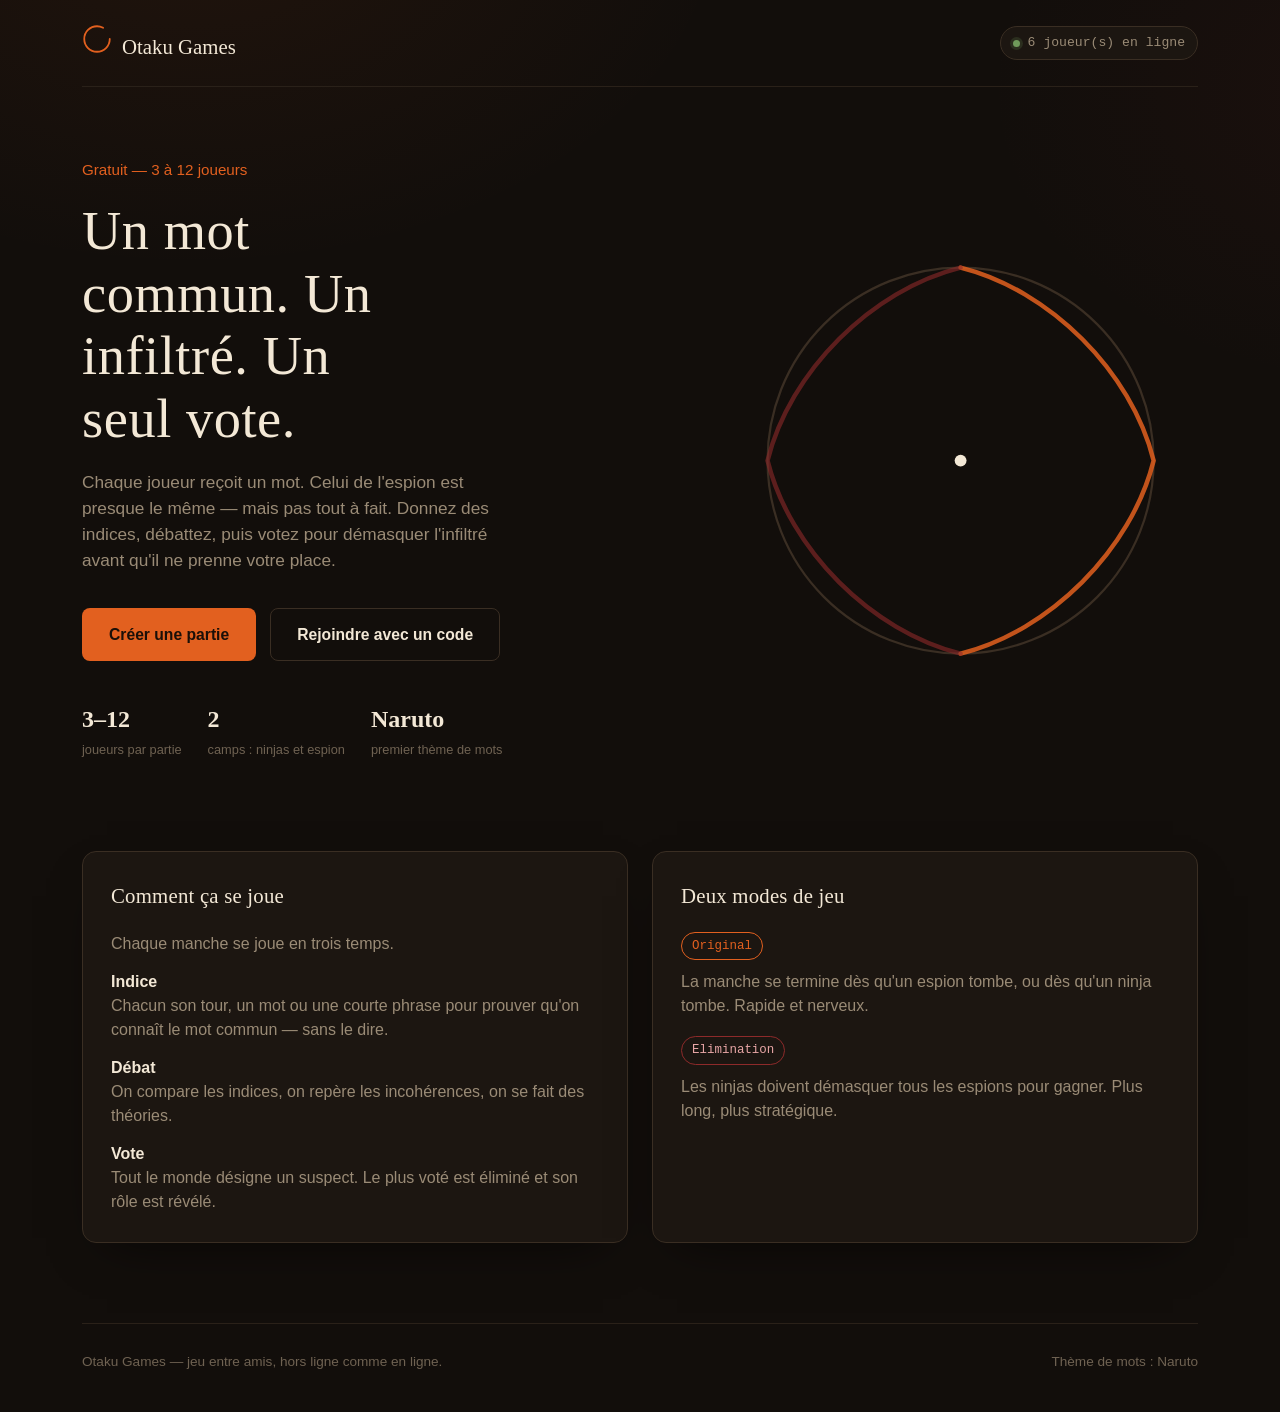
==== index.html @ 169d85ef "Ajout des interfaces front" ====
<!DOCTYPE html>
<html lang="fr">
<head>
<meta charset="UTF-8" />
<meta name="viewport" content="width=device-width, initial-scale=1.0" />
<title>Otaku Games — Trouve l'infiltré</title>
<meta name="description" content="Un jeu de mots et de bluff entre otakus. Crée une partie, partage le code, démasquez l'infiltré." />

<!-- Content-Security-Policy : limite les sources de scripts/styles/polices.
     Renforce à ajuster côté serveur (en-tête HTTP) une fois en ligne. -->
<meta http-equiv="Content-Security-Policy"
      content="default-src 'self'; script-src 'self'; style-src 'self' https://fonts.googleapis.com 'unsafe-inline'; font-src https://fonts.gstatic.com; img-src 'self' data:; connect-src 'self';" />
<meta http-equiv="X-Content-Type-Options" content="nosniff" />
<meta name="referrer" content="same-origin" />

<link rel="preconnect" href="https://fonts.googleapis.com">
<link rel="preconnect" href="https://fonts.gstatic.com" crossorigin>
<link href="https://fonts.googleapis.com/css2?family=Yuji+Syuku&family=Work+Sans:wght@400;500;600;700&family=JetBrains+Mono:wght@400;500&display=swap" rel="stylesheet">
<link rel="stylesheet" href="assets/css/style.css" />
</head>
<body data-page="accueil">

<div class="shell">

  <header class="top-bar">
    <a class="brand" href="index.html">
      <svg class="brand-mark" viewBox="0 0 40 40" fill="none" xmlns="http://www.w3.org/2000/svg" aria-hidden="true">
        <circle cx="20" cy="20" r="17" stroke="#e2601f" stroke-width="2.4" stroke-linecap="round" stroke-dasharray="88 20"/>
      </svg>
      <span class="brand-name">Otaku Games</span>
    </a>
    <span class="status-pill">
      <span class="status-dot" aria-hidden="true"></span>
      <span id="online-count">0</span> joueur(s) en ligne
    </span>
  </header>

  <main>
    <section class="hero">
      <div class="hero-copy">
        <p class="hero-eyebrow-free">Gratuit — 3 à 12 joueurs</p>
        <h1>Un mot commun. Un infiltré. Un seul vote.</h1>
        <p class="hero-lede">
          Chaque joueur reçoit un mot. Celui de l'espion est presque le même —
          mais pas tout à fait. Donnez des indices, débattez, puis votez pour
          démasquer l'infiltré avant qu'il ne prenne votre place.
        </p>
        <div class="hero-actions">
          <a class="btn btn-primary" href="create-room.html">Créer une partie</a>
          <a class="btn btn-outline" href="join-room.html">Rejoindre avec un code</a>
        </div>
        <div class="hero-facts">
          <div class="hero-fact">
            <strong>3–12</strong>
            <span>joueurs par partie</span>
          </div>
          <div class="hero-fact">
            <strong>2</strong>
            <span>camps : ninjas et espion</span>
          </div>
          <div class="hero-fact">
            <strong>Naruto</strong>
            <span>premier thème de mots</span>
          </div>
        </div>
      </div>

      <div class="hero-visual" aria-hidden="true">
        <svg viewBox="0 0 320 320" fill="none" xmlns="http://www.w3.org/2000/svg">
          <circle cx="160" cy="160" r="130" stroke="#3a2e23" stroke-width="1.5"/>
          <path d="M160 30 C 220 45, 275 100, 290 160 C 275 220, 220 275, 160 290"
                stroke="#e2601f" stroke-width="3" stroke-linecap="round" fill="none" opacity="0.85"/>
          <path d="M160 290 C 100 275, 45 220, 30 160 C 45 100, 100 45, 160 30"
                stroke="#8e2a2a" stroke-width="3" stroke-linecap="round" fill="none" opacity="0.6"/>
          <circle cx="160" cy="160" r="4" fill="#f3e8d6"/>
        </svg>
      </div>
    </section>

    <section class="two-col">
      <div class="panel">
        <div class="panel-header">
          <h2 class="panel-title">Comment ça se joue</h2>
        </div>
        <p style="margin-bottom:14px">Chaque manche se joue en trois temps.</p>
        <div class="stack" style="gap:14px">
          <div>
            <strong style="color:var(--ink)">Indice</strong>
            <p>Chacun son tour, un mot ou une courte phrase pour prouver qu'on connaît le mot commun — sans le dire.</p>
          </div>
          <div>
            <strong style="color:var(--ink)">Débat</strong>
            <p>On compare les indices, on repère les incohérences, on se fait des théories.</p>
          </div>
          <div>
            <strong style="color:var(--ink)">Vote</strong>
            <p>Tout le monde désigne un suspect. Le plus voté est éliminé et son rôle est révélé.</p>
          </div>
        </div>
      </div>

      <div class="panel">
        <div class="panel-header">
          <h2 class="panel-title">Deux modes de jeu</h2>
        </div>
        <div class="stack" style="gap:18px">
          <div>
            <span class="pill pill-accent">Original</span>
            <p style="margin-top:10px">La manche se termine dès qu'un espion tombe, ou dès qu'un ninja tombe. Rapide et nerveux.</p>
          </div>
          <div>
            <span class="pill pill-deep">Elimination</span>
            <p style="margin-top:10px">Les ninjas doivent démasquer tous les espions pour gagner. Plus long, plus stratégique.</p>
          </div>
        </div>
      </div>
    </section>
  </main>

  <footer class="site-footer">
    <span>Otaku Games — jeu entre amis, hors ligne comme en ligne.</span>
    <span>Thème de mots : Naruto</span>
  </footer>

</div>

<script src="assets/js/app.js"></script>
<script src="assets/js/pages/accueil.js"></script>
</body>
</html>
---- assets/css/style.css ----
/* =========================================================
   OTAKU GAMES — Design system
   Palette encre de nuit + orange brûlé + rouge profond
   Typo : Yuji Syuku (encre/pinceau) + Work Sans + JetBrains Mono
   ========================================================= */

:root {
  --bg: #120e0b;
  --bg-panel: #1c1611;
  --bg-panel-2: #241c15;
  --bg-raised: #2a2019;
  --accent: #e2601f;
  --accent-hover: #f0752f;
  --accent-deep: #8e2a2a;
  --accent-deep-hover: #a53434;
  --ink: #f3e8d6;
  --muted: #9a8b76;
  --muted-2: #6f6252;
  --line: #3a2e23;
  --line-soft: #2a2119;
  --focus: #f2b84b;
  --success: #6f9a5a;

  --font-display: "Yuji Syuku", "Noto Serif JP", serif;
  --font-body: "Work Sans", -apple-system, "Segoe UI", sans-serif;
  --font-mono: "JetBrains Mono", "Courier New", monospace;

  --radius-sm: 4px;
  --radius-md: 8px;
  --radius-lg: 14px;

  --shadow-panel: 0 20px 50px -25px rgba(0, 0, 0, 0.7);
}

* {
  box-sizing: border-box;
}

html {
  color-scheme: dark;
}

body {
  margin: 0;
  background: var(--bg);
  color: var(--ink);
  font-family: var(--font-body);
  font-size: 16px;
  line-height: 1.5;
  min-height: 100vh;
  position: relative;
  overflow-x: hidden;
}

/* Vignette de fond discrète : coins assombris, pas de bruit visuel excessif */
body::before {
  content: "";
  position: fixed;
  inset: 0;
  z-index: -1;
  background:
    radial-gradient(ellipse 900px 600px at 15% -10%, rgba(226, 96, 31, 0.07), transparent 60%),
    radial-gradient(ellipse 700px 500px at 110% 10%, rgba(142, 42, 42, 0.08), transparent 60%),
    var(--bg);
}

h1, h2, h3, h4 {
  font-family: var(--font-display);
  font-weight: 400;
  margin: 0;
  color: var(--ink);
  letter-spacing: 0.01em;
}

p {
  margin: 0;
  color: var(--muted);
}

a {
  color: inherit;
}

button {
  font-family: inherit;
}

/* Focus visible accessible partout, jamais supprimé */
:focus-visible {
  outline: 2px solid var(--focus);
  outline-offset: 3px;
  border-radius: var(--radius-sm);
}

@media (prefers-reduced-motion: reduce) {
  *, *::before, *::after {
    animation-duration: 0.001ms !important;
    transition-duration: 0.001ms !important;
  }
}

/* ---------- Layout ---------- */

.shell {
  max-width: 1180px;
  margin: 0 auto;
  padding: 0 32px;
}

.top-bar {
  display: flex;
  align-items: center;
  justify-content: space-between;
  padding: 24px 0;
  border-bottom: 1px solid var(--line-soft);
}

.brand {
  display: flex;
  align-items: baseline;
  gap: 10px;
  text-decoration: none;
}

.brand-mark {
  width: 30px;
  height: 30px;
  flex-shrink: 0;
}

.brand-name {
  font-family: var(--font-display);
  font-size: 1.3rem;
  color: var(--ink);
}

.status-pill {
  display: inline-flex;
  align-items: center;
  gap: 8px;
  font-size: 0.82rem;
  color: var(--muted);
  font-family: var(--font-mono);
  padding: 6px 12px;
  border: 1px solid var(--line);
  border-radius: 999px;
  background: var(--bg-panel);
}

.status-dot {
  width: 7px;
  height: 7px;
  border-radius: 50%;
  background: var(--success);
  box-shadow: 0 0 0 3px rgba(111, 154, 90, 0.18);
}

footer.site-footer {
  margin-top: 80px;
  padding: 28px 0 40px;
  border-top: 1px solid var(--line-soft);
  color: var(--muted-2);
  font-size: 0.85rem;
  display: flex;
  justify-content: space-between;
  flex-wrap: wrap;
  gap: 8px;
}

/* ---------- Buttons ---------- */

.btn {
  display: inline-flex;
  align-items: center;
  justify-content: center;
  gap: 8px;
  border-radius: var(--radius-md);
  padding: 14px 26px;
  font-size: 0.98rem;
  font-weight: 600;
  border: 1px solid transparent;
  cursor: pointer;
  transition: transform 0.12s ease, background-color 0.12s ease, border-color 0.12s ease;
  text-decoration: none;
}

.btn:active {
  transform: translateY(1px);
}

.btn:disabled {
  opacity: 0.5;
  cursor: not-allowed;
  transform: none;
}

.btn-primary {
  background: var(--accent);
  color: #1a0f08;
}

.btn-primary:hover:not(:disabled) {
  background: var(--accent-hover);
}

.btn-outline {
  background: transparent;
  border-color: var(--line);
  color: var(--ink);
}

.btn-outline:hover:not(:disabled) {
  border-color: var(--accent);
  color: var(--accent);
}

.btn-danger {
  background: transparent;
  border-color: var(--accent-deep);
  color: #e8a6a6;
}

.btn-danger:hover:not(:disabled) {
  background: var(--accent-deep);
  color: var(--ink);
}

.btn-block {
  width: 100%;
}

.btn-sm {
  padding: 9px 16px;
  font-size: 0.85rem;
}

/* ---------- Panels / cards ---------- */

.panel {
  background: var(--bg-panel);
  border: 1px solid var(--line);
  border-radius: var(--radius-lg);
  padding: 28px;
  box-shadow: var(--shadow-panel);
}

.panel-header {
  display: flex;
  align-items: baseline;
  justify-content: space-between;
  margin-bottom: 20px;
  gap: 12px;
  flex-wrap: wrap;
}

.panel-title {
  font-size: 1.3rem;
}

.hairline {
  border: none;
  border-top: 1px solid var(--line);
  margin: 20px 0;
}

/* ---------- Pills / badges ---------- */

.pill {
  display: inline-flex;
  align-items: center;
  gap: 6px;
  font-size: 0.78rem;
  padding: 4px 10px;
  border-radius: 999px;
  border: 1px solid var(--line);
  color: var(--muted);
  font-family: var(--font-mono);
}

.pill-accent {
  border-color: var(--accent);
  color: var(--accent);
}

.pill-deep {
  border-color: var(--accent-deep);
  color: #e8a6a6;
}

.pill-success {
  border-color: var(--success);
  color: var(--success);
}

/* ---------- Forms ---------- */

.field {
  display: flex;
  flex-direction: column;
  gap: 8px;
  margin-bottom: 22px;
}

.field label {
  font-size: 0.85rem;
  color: var(--muted);
}

.field input[type="text"],
.field input[type="search"] {
  background: var(--bg-raised);
  border: 1px solid var(--line);
  border-radius: var(--radius-sm);
  padding: 13px 14px;
  color: var(--ink);
  font-size: 1rem;
  font-family: var(--font-body);
}

.field input::placeholder {
  color: var(--muted-2);
}

.field input:focus {
  border-color: var(--accent);
}

.field-hint {
  font-size: 0.78rem;
  color: var(--muted-2);
}

.field-error {
  font-size: 0.78rem;
  color: #e8a6a6;
  display: none;
}

.field.has-error .field-error {
  display: block;
}

.field.has-error input {
  border-color: var(--accent-deep);
}

/* Toggle de rôle (2 boutons exclusifs) */
.toggle-group {
  display: grid;
  grid-template-columns: 1fr 1fr;
  gap: 10px;
}

.toggle-option {
  border: 1px solid var(--line);
  background: var(--bg-raised);
  border-radius: var(--radius-md);
  padding: 14px;
  text-align: left;
  cursor: pointer;
  color: var(--muted);
}

.toggle-option strong {
  display: block;
  color: var(--ink);
  font-size: 0.95rem;
  margin-bottom: 4px;
}

.toggle-option span {
  font-size: 0.8rem;
}

.toggle-option[aria-pressed="true"] {
  border-color: var(--accent);
  background: rgba(226, 96, 31, 0.08);
}

.toggle-option[aria-pressed="true"] strong {
  color: var(--accent);
}

/* Stepper numérique (joueurs max, imposteurs, manches...) */
.stepper {
  display: flex;
  align-items: center;
  gap: 14px;
}

.stepper-btn {
  width: 38px;
  height: 38px;
  border-radius: var(--radius-sm);
  border: 1px solid var(--line);
  background: var(--bg-raised);
  color: var(--ink);
  font-size: 1.1rem;
  cursor: pointer;
  display: flex;
  align-items: center;
  justify-content: center;
}

.stepper-btn:hover {
  border-color: var(--accent);
  color: var(--accent);
}

.stepper-value {
  font-family: var(--font-mono);
  font-size: 1.1rem;
  min-width: 28px;
  text-align: center;
}

/* Choix en chips (timer, mode) */
.chip-group {
  display: flex;
  flex-wrap: wrap;
  gap: 8px;
}

.chip {
  border: 1px solid var(--line);
  background: var(--bg-raised);
  color: var(--muted);
  border-radius: 999px;
  padding: 8px 16px;
  font-size: 0.85rem;
  cursor: pointer;
  font-family: var(--font-mono);
}

.chip[aria-pressed="true"] {
  border-color: var(--accent);
  color: var(--accent);
  background: rgba(226, 96, 31, 0.08);
}

/* ---------- Avatars / joueurs ---------- */

.player-row {
  display: flex;
  align-items: center;
  gap: 14px;
  padding: 12px 0;
  border-bottom: 1px solid var(--line-soft);
}

.player-row:last-child {
  border-bottom: none;
}

.avatar {
  width: 38px;
  height: 38px;
  border-radius: 50%;
  background: var(--bg-raised);
  border: 1px solid var(--line);
  display: flex;
  align-items: center;
  justify-content: center;
  font-family: var(--font-mono);
  font-size: 0.85rem;
  color: var(--ink);
  flex-shrink: 0;
}

.player-info {
  flex: 1;
  min-width: 0;
}

.player-name {
  font-weight: 600;
  color: var(--ink);
  overflow: hidden;
  text-overflow: ellipsis;
  white-space: nowrap;
}

.player-meta {
  font-size: 0.78rem;
  color: var(--muted-2);
}

.player-row.is-current-turn {
  background: rgba(226, 96, 31, 0.06);
  margin: 0 -14px;
  padding: 12px 14px;
  border-radius: var(--radius-sm);
  border-bottom-color: transparent;
}

.player-row.is-eliminated {
  opacity: 0.4;
}

.player-row.is-eliminated .avatar {
  filter: grayscale(1);
}

/* ---------- Table admin ---------- */

.table-wrap {
  overflow-x: auto;
}

table.admin-table {
  width: 100%;
  border-collapse: collapse;
  font-size: 0.92rem;
}

.admin-table th {
  text-align: left;
  padding: 10px 12px;
  color: var(--muted-2);
  font-weight: 500;
  font-size: 0.78rem;
  border-bottom: 1px solid var(--line);
}

.admin-table td {
  padding: 12px;
  border-bottom: 1px solid var(--line-soft);
  color: var(--ink);
}

.admin-table tr:last-child td {
  border-bottom: none;
}

.word-reveal {
  font-family: var(--font-mono);
  color: var(--accent);
}

/* ---------- Mot du joueur (game.html) ---------- */

.word-card {
  border: 1px solid var(--line);
  border-radius: var(--radius-lg);
  padding: 32px;
  text-align: center;
  background: var(--bg-raised);
  cursor: pointer;
  user-select: none;
}

.word-card-label {
  font-size: 0.8rem;
  color: var(--muted);
  margin-bottom: 10px;
}

.word-card-value {
  font-family: var(--font-display);
  font-size: 2.4rem;
  color: var(--ink);
  transition: filter 0.15s ease;
}

.word-card-value.is-hidden {
  filter: blur(9px);
}

.word-card-hint {
  margin-top: 12px;
  font-size: 0.78rem;
  color: var(--muted-2);
}

/* ---------- Timer ---------- */

.timer-ring {
  display: inline-flex;
  align-items: center;
  justify-content: center;
  width: 64px;
  height: 64px;
  border-radius: 50%;
  border: 3px solid var(--line);
  font-family: var(--font-mono);
  font-size: 1rem;
  color: var(--ink);
  position: relative;
}

.timer-ring.is-low {
  border-color: var(--accent-deep);
  color: #e8a6a6;
}

/* ---------- Hero (accueil) ---------- */

.hero {
  display: grid;
  grid-template-columns: 1.1fr 0.9fr;
  gap: 60px;
  align-items: center;
  padding: 72px 0 90px;
}

.hero-eyebrow-free {
  font-size: 0.95rem;
  color: var(--accent);
  margin-bottom: 18px;
}

.hero h1 {
  font-size: 3.4rem;
  line-height: 1.15;
  max-width: 12ch;
}

.hero-lede {
  margin-top: 20px;
  max-width: 46ch;
  font-size: 1.08rem;
  color: var(--muted);
}

.hero-actions {
  margin-top: 34px;
  display: flex;
  gap: 14px;
  flex-wrap: wrap;
}

.hero-facts {
  margin-top: 40px;
  display: flex;
  gap: 26px;
  flex-wrap: wrap;
}

.hero-fact strong {
  display: block;
  font-family: var(--font-display);
  font-size: 1.5rem;
  color: var(--ink);
}

.hero-fact span {
  font-size: 0.8rem;
  color: var(--muted-2);
}

.hero-visual {
  position: relative;
  aspect-ratio: 1;
  display: flex;
  align-items: center;
  justify-content: center;
}

.hero-visual svg {
  width: 100%;
  height: 100%;
}

/* ---------- Grids ---------- */

.two-col {
  display: grid;
  grid-template-columns: 1fr 1fr;
  gap: 24px;
}

.stack {
  display: flex;
  flex-direction: column;
  gap: 24px;
}

/* ---------- Toast ---------- */

.toast {
  position: fixed;
  bottom: 24px;
  left: 50%;
  transform: translateX(-50%) translateY(20px);
  background: var(--bg-raised);
  border: 1px solid var(--line);
  color: var(--ink);
  padding: 12px 20px;
  border-radius: var(--radius-md);
  font-size: 0.9rem;
  opacity: 0;
  pointer-events: none;
  transition: opacity 0.2s ease, transform 0.2s ease;
  z-index: 50;
  box-shadow: var(--shadow-panel);
}

.toast.is-visible {
  opacity: 1;
  transform: translateX(-50%) translateY(0);
}

.toast.is-error {
  border-color: var(--accent-deep);
}

/* ---------- Responsive ---------- */

@media (max-width: 860px) {
  .shell {
    padding: 0 20px;
  }

  .hero {
    grid-template-columns: 1fr;
    padding: 40px 0 60px;
    gap: 36px;
  }

  .hero h1 {
    font-size: 2.4rem;
    max-width: none;
  }

  .hero-visual {
    order: -1;
    max-width: 220px;
    margin: 0 auto;
  }

  .two-col {
    grid-template-columns: 1fr;
  }

  .toggle-group {
    grid-template-columns: 1fr;
  }
}
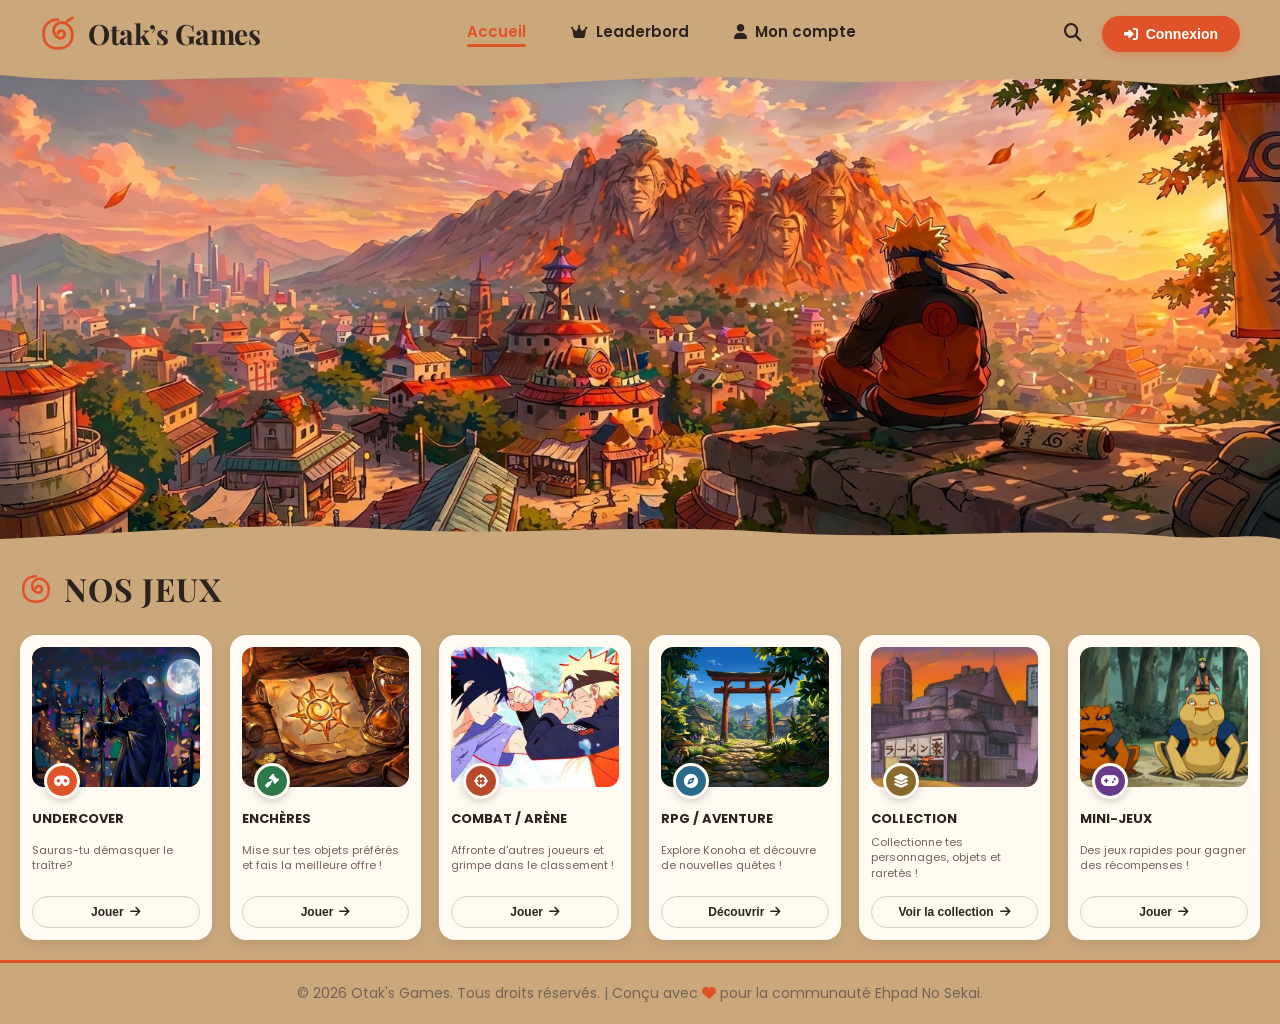
==== commit 992d173f: "changement interphase index" ====
--- a/index.html
+++ b/index.html
@@ -1,130 +1,176 @@
 <!DOCTYPE html>
 <html lang="fr">
 <head>
-<meta charset="UTF-8" />
-<meta name="viewport" content="width=device-width, initial-scale=1.0" />
-<title>Otaku Games — Trouve l'infiltré</title>
-<meta name="description" content="Un jeu de mots et de bluff entre otakus. Crée une partie, partage le code, démasquez l'infiltré." />
+    <meta charset="UTF-8">
+    <meta name="viewport" content="width=device-width, initial-scale=1.0">
+    <title>Otak's Games</title>
+    <link rel="preconnect" href="https://fonts.googleapis.com">
+    <link rel="preconnect" href="https://fonts.gstatic.com" crossorigin>
+    <link href="https://fonts.googleapis.com/css2?family=Playfair+Display:wght@700&family=Poppins:wght@400;600;700&display=swap" rel="stylesheet">
+    <link rel="stylesheet" href="https://cdnjs.cloudflare.com/ajax/libs/font-awesome/6.4.0/css/all.min.css">
+    <link rel="stylesheet" href="style/style.css">
+</head>
+<body>
 
-<!-- Content-Security-Policy : limite les sources de scripts/styles/polices.
-     Renforce à ajuster côté serveur (en-tête HTTP) une fois en ligne. -->
-<meta http-equiv="Content-Security-Policy"
-      content="default-src 'self'; script-src 'self'; style-src 'self' https://fonts.googleapis.com 'unsafe-inline'; font-src https://fonts.gstatic.com; img-src 'self' data:; connect-src 'self';" />
-<meta http-equiv="X-Content-Type-Options" content="nosniff" />
-<meta name="referrer" content="same-origin" />
+    <!-- ENTÊTE / NAVBAR -->
+    <header class="navbar">
+        <div class="logo-container">
+            <svg class="konoha-logo" viewBox="0 0 100 100">
+                <path d="M50 10 C 25 10, 10 25, 10 50 C 10 75, 25 90, 50 90 C 75 90, 90 75, 90 50 C 90 35, 80 25, 70 20 C 60 15, 45 20, 40 30 C 35 40, 40 55, 50 60 C 60 65, 70 58, 68 48 C 66 38, 52 38, 50 48" fill="none" stroke="#e05328" stroke-width="8" stroke-linecap="round"/>
+                <path d="M75 15 L 90 5" stroke="#e05328" stroke-width="8" stroke-linecap="round"/>
+            </svg>
+            <span class="logo-text">Otak’s Games</span>
+        </div>
 
-<link rel="preconnect" href="https://fonts.googleapis.com">
-<link rel="preconnect" href="https://fonts.gstatic.com" crossorigin>
-<link href="https://fonts.googleapis.com/css2?family=Yuji+Syuku&family=Work+Sans:wght@400;500;600;700&family=JetBrains+Mono:wght@400;500&display=swap" rel="stylesheet">
-<link rel="stylesheet" href="assets/css/style.css" />
-</head>
-<body data-page="accueil">
+        <nav class="nav-links">
+            <a href="#" class="nav-item active">Accueil</a>
+            <a href="#" class="nav-item"><i class="fa-solid fa-crown"></i> Leaderbord</a>
+            <a href="#" class="nav-item"><i class="fa-solid fa-user"></i> Mon compte</a>
+        </nav>
 
-<div class="shell">
+        <div class="nav-actions">
+            <button class="search-btn" aria-label="Rechercher"><i class="fa-solid fa-magnifying-glass"></i></button>
+            <button class="btn-connexion"><i class="fa-solid fa-right-to-bracket"></i> Connexion</button>
+        </div>
+    </header>
 
-  <header class="top-bar">
-    <a class="brand" href="index.html">
-      <svg class="brand-mark" viewBox="0 0 40 40" fill="none" xmlns="http://www.w3.org/2000/svg" aria-hidden="true">
-        <circle cx="20" cy="20" r="17" stroke="#e2601f" stroke-width="2.4" stroke-linecap="round" stroke-dasharray="88 20"/>
-      </svg>
-      <span class="brand-name">Otaku Games</span>
-    </a>
-    <span class="status-pill">
-      <span class="status-dot" aria-hidden="true"></span>
-      <span id="online-count">0</span> joueur(s) en ligne
-    </span>
-  </header>
+    <!-- BANNIÈRE HERO DE KONOHA -->
+<section class="hero-banner">
+    <svg class="wave-svg" viewBox="0 0 1200 480" preserveAspectRatio="none" xmlns="http://www.w3.org/2000/svg">
+        <defs>
+            <!-- Masque avec vagues -->
+            <clipPath id="waveClip">
+                <path d="
+    M0,8 
+    C120,22 240,2 360,15 
+    C480,28 600,3 720,12 
+    C840,21 960,5 1080,16 
+    C1140,22 1170,10 1200,8 
+    L1200,472
+    C1170,465 1140,475 1080,468 
+    C960,460 840,474 720,465 
+    C600,456 480,470 360,462 
+    C240,454 120,466 0,472 
+    Z
+                "/>
+            </clipPath>
+        </defs>
+        <!-- Image avec le masque -->
+        <image href="asset\logo_avatar\banniere_naruto.jpg" width="1200" height="480" preserveAspectRatio="xMidYMid slice" clip-path="url(#waveClip)"/>
+    </svg>
+</section>
 
-  <main>
-    <section class="hero">
-      <div class="hero-copy">
-        <p class="hero-eyebrow-free">Gratuit — 3 à 12 joueurs</p>
-        <h1>Un mot commun. Un infiltré. Un seul vote.</h1>
-        <p class="hero-lede">
-          Chaque joueur reçoit un mot. Celui de l'espion est presque le même —
-          mais pas tout à fait. Donnez des indices, débattez, puis votez pour
-          démasquer l'infiltré avant qu'il ne prenne votre place.
-        </p>
-        <div class="hero-actions">
-          <a class="btn btn-primary" href="create-room.html">Créer une partie</a>
-          <a class="btn btn-outline" href="join-room.html">Rejoindre avec un code</a>
+    <!-- SECTION NOS JEUX -->
+    <main class="games-section">
+        <div class="section-title-container">
+            <svg class="konoha-icon" viewBox="0 0 100 100">
+                <path d="M50 10 C 25 10, 10 25, 10 50 C 10 75, 25 90, 50 90 C 75 90, 90 75, 90 50 C 90 35, 80 25, 70 20 C 60 15, 45 20, 40 30 C 35 40, 40 55, 50 60 C 60 65, 70 58, 68 48 C 66 38, 52 38, 50 48" fill="none" stroke="#e05328" stroke-width="8" stroke-linecap="round"/>
+            </svg>
+            <h2>NOS JEUX</h2>
         </div>
-        <div class="hero-facts">
-          <div class="hero-fact">
-            <strong>3–12</strong>
-            <span>joueurs par partie</span>
-          </div>
-          <div class="hero-fact">
-            <strong>2</strong>
-            <span>camps : ninjas et espion</span>
-          </div>
-          <div class="hero-fact">
-            <strong>Naruto</strong>
-            <span>premier thème de mots</span>
-          </div>
+
+        <div class="games-grid">
+
+            <!-- Carte 1 : UNDERCOVER -->
+            <div class="game-card">
+                <div class="card-img-wrapper">
+                    <img src="asset\logo_avatar\logo_undercover.jpg" alt="Undercover" class="game-img">
+                    <div class="card-badge" style="background-color: #e05328;">
+                        <i class="fa-solid fa-mask"></i>
+                    </div>
+                </div>
+                <div class="card-content">
+                    <h3>UNDERCOVER</h3>
+                    <p>Sauras-tu démasquer le traître?</p>
+                    <button class="btn-card">Jouer <i class="fa-solid fa-arrow-right"></i></button>
+                </div>
+            </div>
+
+            <!-- Carte 2 : ENCHÈRES -->
+            <div class="game-card">
+                <div class="card-img-wrapper">
+                    <img src="asset\logo_avatar\logo_enchere.jpg" alt="Enchères" class="game-img">
+                    <div class="card-badge" style="background-color: #2c7a4a;">
+                        <i class="fa-solid fa-gavel"></i>
+                    </div>
+                </div>
+                <div class="card-content">
+                    <h3>ENCHÈRES</h3>
+                    <p>Mise sur tes objets préférés et fais la meilleure offre !</p>
+                    <button class="btn-card">Jouer <i class="fa-solid fa-arrow-right"></i></button>
+                </div>
+            </div>
+
+            <!-- Carte 3 : COMBAT / ARÈNE -->
+            <div class="game-card">
+                <div class="card-img-wrapper">
+                    <img src="asset\logo_avatar\logo_combat.jpg" alt="Combat / Arène" class="game-img">
+                    <div class="card-badge" style="background-color: #b84a2c;">
+                        <i class="fa-solid fa-crosshairs"></i> 
+                    </div>
+                </div>
+                <div class="card-content">
+                    <h3>COMBAT / ARÈNE</h3>
+                    <p>Affronte d'autres joueurs et grimpe dans le classement !</p>
+                    <button class="btn-card">Jouer <i class="fa-solid fa-arrow-right"></i></button>
+                </div>
+            </div>
+
+            <!-- Carte 4 : RPG / AVENTURE -->
+            <div class="game-card">
+                <div class="card-img-wrapper">
+                    <img src="asset\logo_avatar\logo_rpg_aventure.jpg" alt="RPG / Aventure" class="game-img">
+                    <div class="card-badge" style="background-color: #2a6b8c;">
+                        <i class="fa-solid fa-compass"></i>
+                    </div>
+                </div>
+                <div class="card-content">
+                    <h3>RPG / AVENTURE</h3>
+                    <p>Explore Konoha et découvre de nouvelles quêtes !</p>
+                    <button class="btn-card">Découvrir <i class="fa-solid fa-arrow-right"></i></button>
+                </div>
+            </div>
+
+            <!-- Carte 5 : COLLECTION -->
+            <div class="game-card">
+                <div class="card-img-wrapper">
+                    <img src="asset\logo_avatar\logo_collection.jpg" alt="Collection" class="game-img">
+                    <div class="card-badge" style="background-color: #8a6a2c;">
+                        <i class="fa-solid fa-layer-group"></i> 
+                    </div>
+                </div>
+                <div class="card-content">
+                    <h3>COLLECTION</h3>
+                    <p>Collectionne tes personnages, objets et raretés !</p>
+                    <button class="btn-card">Voir la collection <i class="fa-solid fa-arrow-right"></i></button>
+                </div>
+            </div>
+
+            <!-- Carte 6 : MINI-JEUX -->
+            <div class="game-card">
+                <div class="card-img-wrapper">
+                    <img src="asset\logo_avatar\logo_minijeux.jpg" alt="Mini-Jeux" class="game-img">
+                    <div class="card-badge" style="background-color: #6a3a8a;">
+                        <i class="fa-solid fa-gamepad"></i>
+                    </div>
+                </div>
+                <div class="card-content">
+                    <h3>MINI-JEUX</h3>
+                    <p>Des jeux rapides pour gagner des récompenses !</p>
+                    <button class="btn-card">Jouer <i class="fa-solid fa-arrow-right"></i></button>
+                </div>
+            </div>
+
         </div>
-      </div>
+    </main>
 
-      <div class="hero-visual" aria-hidden="true">
-        <svg viewBox="0 0 320 320" fill="none" xmlns="http://www.w3.org/2000/svg">
-          <circle cx="160" cy="160" r="130" stroke="#3a2e23" stroke-width="1.5"/>
-          <path d="M160 30 C 220 45, 275 100, 290 160 C 275 220, 220 275, 160 290"
-                stroke="#e2601f" stroke-width="3" stroke-linecap="round" fill="none" opacity="0.85"/>
-          <path d="M160 290 C 100 275, 45 220, 30 160 C 45 100, 100 45, 160 30"
-                stroke="#8e2a2a" stroke-width="3" stroke-linecap="round" fill="none" opacity="0.6"/>
-          <circle cx="160" cy="160" r="4" fill="#f3e8d6"/>
-        </svg>
-      </div>
-    </section>
+    <script src="script/script.js"></script>
 
-    <section class="two-col">
-      <div class="panel">
-        <div class="panel-header">
-          <h2 class="panel-title">Comment ça se joue</h2>
+        <!-- ===== PIED DE PAGE ===== -->
+    <footer class="footer">
+        <div class="footer-bottom">
+            <p>&copy; 2026 Otak's Games. Tous droits réservés. | Conçu avec <i class="fa-solid fa-heart" style="color: #e05328;"></i> pour la communauté Ehpad No Sekai.</p>
         </div>
-        <p style="margin-bottom:14px">Chaque manche se joue en trois temps.</p>
-        <div class="stack" style="gap:14px">
-          <div>
-            <strong style="color:var(--ink)">Indice</strong>
-            <p>Chacun son tour, un mot ou une courte phrase pour prouver qu'on connaît le mot commun — sans le dire.</p>
-          </div>
-          <div>
-            <strong style="color:var(--ink)">Débat</strong>
-            <p>On compare les indices, on repère les incohérences, on se fait des théories.</p>
-          </div>
-          <div>
-            <strong style="color:var(--ink)">Vote</strong>
-            <p>Tout le monde désigne un suspect. Le plus voté est éliminé et son rôle est révélé.</p>
-          </div>
-        </div>
-      </div>
-
-      <div class="panel">
-        <div class="panel-header">
-          <h2 class="panel-title">Deux modes de jeu</h2>
-        </div>
-        <div class="stack" style="gap:18px">
-          <div>
-            <span class="pill pill-accent">Original</span>
-            <p style="margin-top:10px">La manche se termine dès qu'un espion tombe, ou dès qu'un ninja tombe. Rapide et nerveux.</p>
-          </div>
-          <div>
-            <span class="pill pill-deep">Elimination</span>
-            <p style="margin-top:10px">Les ninjas doivent démasquer tous les espions pour gagner. Plus long, plus stratégique.</p>
-          </div>
-        </div>
-      </div>
-    </section>
-  </main>
-
-  <footer class="site-footer">
-    <span>Otaku Games — jeu entre amis, hors ligne comme en ligne.</span>
-    <span>Thème de mots : Naruto</span>
-  </footer>
-
-</div>
-
-<script src="assets/js/app.js"></script>
-<script src="assets/js/pages/accueil.js"></script>
+    </footer>
 </body>
-</html>
+</html>
--- a/style/style.css
+++ b/style/style.css
@@ -0,0 +1,376 @@
+/* VARIABLES ET RESET */
+:root {
+    --bg-sand: #cba87c;
+    --card-bg: #fffbf2;
+    --primary-orange: #e05328;
+    --text-dark: #2c221e;
+    --text-muted: #736357;
+    --font-heading: 'Playfair Display', Georgia, serif;
+    --font-body: 'Poppins', sans-serif;
+}
+
+* {
+    margin: 0;
+    padding: 0;
+    box-sizing: border-box;
+}
+
+body {
+    background-color: var(--bg-sand);
+    font-family: var(--font-body);
+    color: var(--text-dark);
+    min-height: 100vh;
+    padding-bottom: 0;
+}
+
+/* NAVBAR */
+.navbar {
+    display: flex;
+    justify-content: space-between;
+    align-items: center;
+    padding: 15px 40px;
+    background-color: transparent;
+}
+
+.logo-container {
+    display: flex;
+    align-items: center;
+    gap: 12px;
+}
+
+.konoha-logo {
+    width: 36px;
+    height: 36px;
+}
+
+.logo-text {
+    font-family: var(--font-heading);
+    font-size: 28px;
+    font-weight: 700;
+    color: var(--text-dark);
+    letter-spacing: -0.5px;
+}
+
+.nav-links {
+    display: flex;
+    gap: 45px;
+    align-items: center;
+}
+
+.nav-item {
+    text-decoration: none;
+    color: var(--text-dark);
+    font-weight: 600;
+    font-size: 15px;
+    display: flex;
+    align-items: center;
+    gap: 8px;
+    position: relative;
+    padding-bottom: 4px;
+    transition: color 0.2s ease;
+}
+
+.nav-item.active {
+    color: var(--primary-orange);
+}
+
+.nav-item.active::after {
+    content: '';
+    position: absolute;
+    bottom: 0;
+    left: 0;
+    width: 100%;
+    height: 3px;
+    background-color: var(--primary-orange);
+    border-radius: 2px;
+}
+
+.nav-item:hover {
+    color: var(--primary-orange);
+}
+
+.nav-actions {
+    display: flex;
+    align-items: center;
+    gap: 20px;
+}
+
+.search-btn {
+    background: none;
+    border: none;
+    font-size: 18px;
+    color: var(--text-dark);
+    cursor: pointer;
+}
+
+.btn-connexion {
+    background-color: var(--primary-orange);
+    color: #fff;
+    border: none;
+    padding: 10px 22px;
+    border-radius: 20px;
+    font-weight: 600;
+    font-size: 14px;
+    cursor: pointer;
+    display: flex;
+    align-items: center;
+    gap: 8px;
+    box-shadow: 0 4px 10px rgba(224, 83, 40, 0.3);
+    transition: transform 0.2s, background-color 0.2s;
+}
+
+.btn-connexion:hover {
+    background-color: #c9441d;
+    transform: translateY(-2px);
+}
+
+/* BANNIÈRE HERO */
+.hero-banner {
+    width: 100%;
+    max-height: 480px;
+    overflow: hidden;
+    position: relative;
+
+}
+.wave-svg {
+    width: 100%;
+    height: auto;
+    max-height: 480px;
+    display: block;
+}
+
+.hero-img {
+    width: 100%;
+    height: 100%;
+    object-fit: cover;
+    display: block;
+    background-color: #d1b48c;
+}
+
+/* SECTION JEUX */
+.games-section {
+    max-width: 1300px;
+    margin: 20px auto 0;
+    padding: 0 20px;
+    flex : 1;
+}
+
+.section-title-container {
+    display: flex;
+    align-items: center;
+    gap: 12px;
+    margin-bottom: 25px;
+}
+
+.konoha-icon {
+    width: 32px;
+    height: 32px;
+}
+
+.section-title-container h2 {
+    font-family: var(--font-heading);
+    font-size: 32px;
+    font-weight: 700;
+    color: var(--text-dark);
+    letter-spacing: 1px;
+}
+
+/* GRILLE DES CARTES */
+.games-grid {
+    display: grid;
+    grid-template-columns: repeat(auto-fit, minmax(180px, 1fr));
+    gap: 18px;
+}
+
+.game-card {
+    background-color: var(--card-bg);
+    border-radius: 16px;
+    padding: 12px;
+    display: flex;
+    flex-direction: column;
+    justify-content: space-between;
+    box-shadow: 0 6px 15px rgba(0, 0, 0, 0.08);
+    transition: transform 0.3s ease, box-shadow 0.3s ease;
+}
+
+.game-card:hover {
+    transform: translateY(-5px);
+    box-shadow: 0 10px 22px rgba(0, 0, 0, 0.12);
+}
+
+/* ===== CORRECTION IMPORTANTE : les badges ===== */
+.card-img-wrapper {
+    position: relative;
+    width: 100%;
+    height: 140px;
+    border-radius: 12px;
+    overflow: visible; /* Permet au badge de dépasser */
+    background-color: #e2d2bd;
+}
+
+.game-img {
+    width: 100%;
+    height: 100%;
+    object-fit: cover;
+    border-radius: 12px;
+}
+
+.card-badge {
+    position: absolute;
+    bottom: -12px;
+    left: 12px;
+    width: 36px;
+    height: 36px;
+    background-color: var(--text-dark);
+    color: #fff;
+    border-radius: 50%;
+    display: flex;
+    align-items: center;
+    justify-content: center;
+    border: 3px solid var(--card-bg);
+    font-size: 14px;
+    z-index: 2;
+    box-shadow: 0 2px 8px rgba(0, 0, 0, 0.2);
+}
+
+.card-content {
+    margin-top: 22px;
+    display: flex;
+    flex-direction: column;
+    flex-grow: 1;
+    justify-content: space-between;
+}
+
+.card-content h3 {
+    font-size: 13px;
+    font-weight: 700;
+    text-transform: uppercase;
+    color: var(--text-dark);
+    margin-bottom: 6px;
+}
+
+.card-content p {
+    font-size: 11px;
+    color: var(--text-muted);
+    line-height: 1.4;
+    margin-bottom: 15px;
+}
+
+.btn-card {
+    width: 100%;
+    padding: 8px 0;
+    background-color: transparent;
+    border: 1px solid #dcd0be;
+    border-radius: 20px;
+    font-weight: 600;
+    font-size: 12px;
+    color: var(--text-dark);
+    cursor: pointer;
+    display: flex;
+    align-items: center;
+    justify-content: center;
+    gap: 6px;
+    transition: all 0.2s ease;
+}
+
+.btn-card:hover {
+    background-color: var(--primary-orange);
+    color: #fff;
+    border-color: var(--primary-orange);
+}
+
+/* ===== PIED DE PAGE ===== */
+.footer {
+    margin-top: 20px;
+    padding: 20px 0;  /* ← AJOUTÉ : donne de l'espace au footer */
+    border-top: 3px solid var(--primary-orange);
+    background-color: var(--bg-sand);  /* ← AJOUTÉ : même couleur que le fond */
+    width: 100%;  /* ← AJOUTÉ : s'assure qu'il prend toute la largeur */
+}
+
+.footer-bottom {
+    text-align: center;
+    max-width: 1300px;  /* ← AJOUTÉ : aligné avec le reste du site */
+    margin: 0 auto;  /* ← AJOUTÉ : centré */
+    padding: 0 20px;  /* ← AJOUTÉ : un peu de padding sur les côtés */
+}
+
+.footer-bottom p {
+    font-size: 14px;
+    color: var(--text-muted);
+}
+
+/* ===== RESPONSIVE ===== */
+@media (max-width: 600px) {
+    .footer {
+        padding: 15px 0;
+    }
+
+    .footer-bottom p {
+        font-size: 12px;
+    }
+}
+
+@media (max-width: 768px) {
+    .navbar {
+        flex-direction: column;
+        gap: 15px;
+        padding: 15px 20px;
+    }
+
+    .nav-links {
+        gap: 20px;
+        flex-wrap: wrap;
+        justify-content: center;
+    }
+
+    .nav-actions {
+        width: 100%;
+        justify-content: center;
+    }
+
+    .games-grid {
+        grid-template-columns: repeat(auto-fit, minmax(150px, 1fr));
+        gap: 12px;
+    }
+
+    .card-img-wrapper {
+        height: 110px;
+    }
+}
+
+@media (max-width: 480px) {
+    .logo-text {
+        font-size: 22px;
+    }
+
+    .games-grid {
+        grid-template-columns: 1fr 1fr;
+        gap: 10px;
+    }
+
+    .card-img-wrapper {
+        height: 90px;
+    }
+
+    .card-badge {
+        width: 28px;
+        height: 28px;
+        font-size: 11px;
+        bottom: -10px;
+        left: 8px;
+    }
+
+    .card-content h3 {
+        font-size: 11px;
+    }
+
+    .card-content p {
+        font-size: 10px;
+    }
+
+    .btn-card {
+        font-size: 10px;
+        padding: 6px 0;
+    }
+}
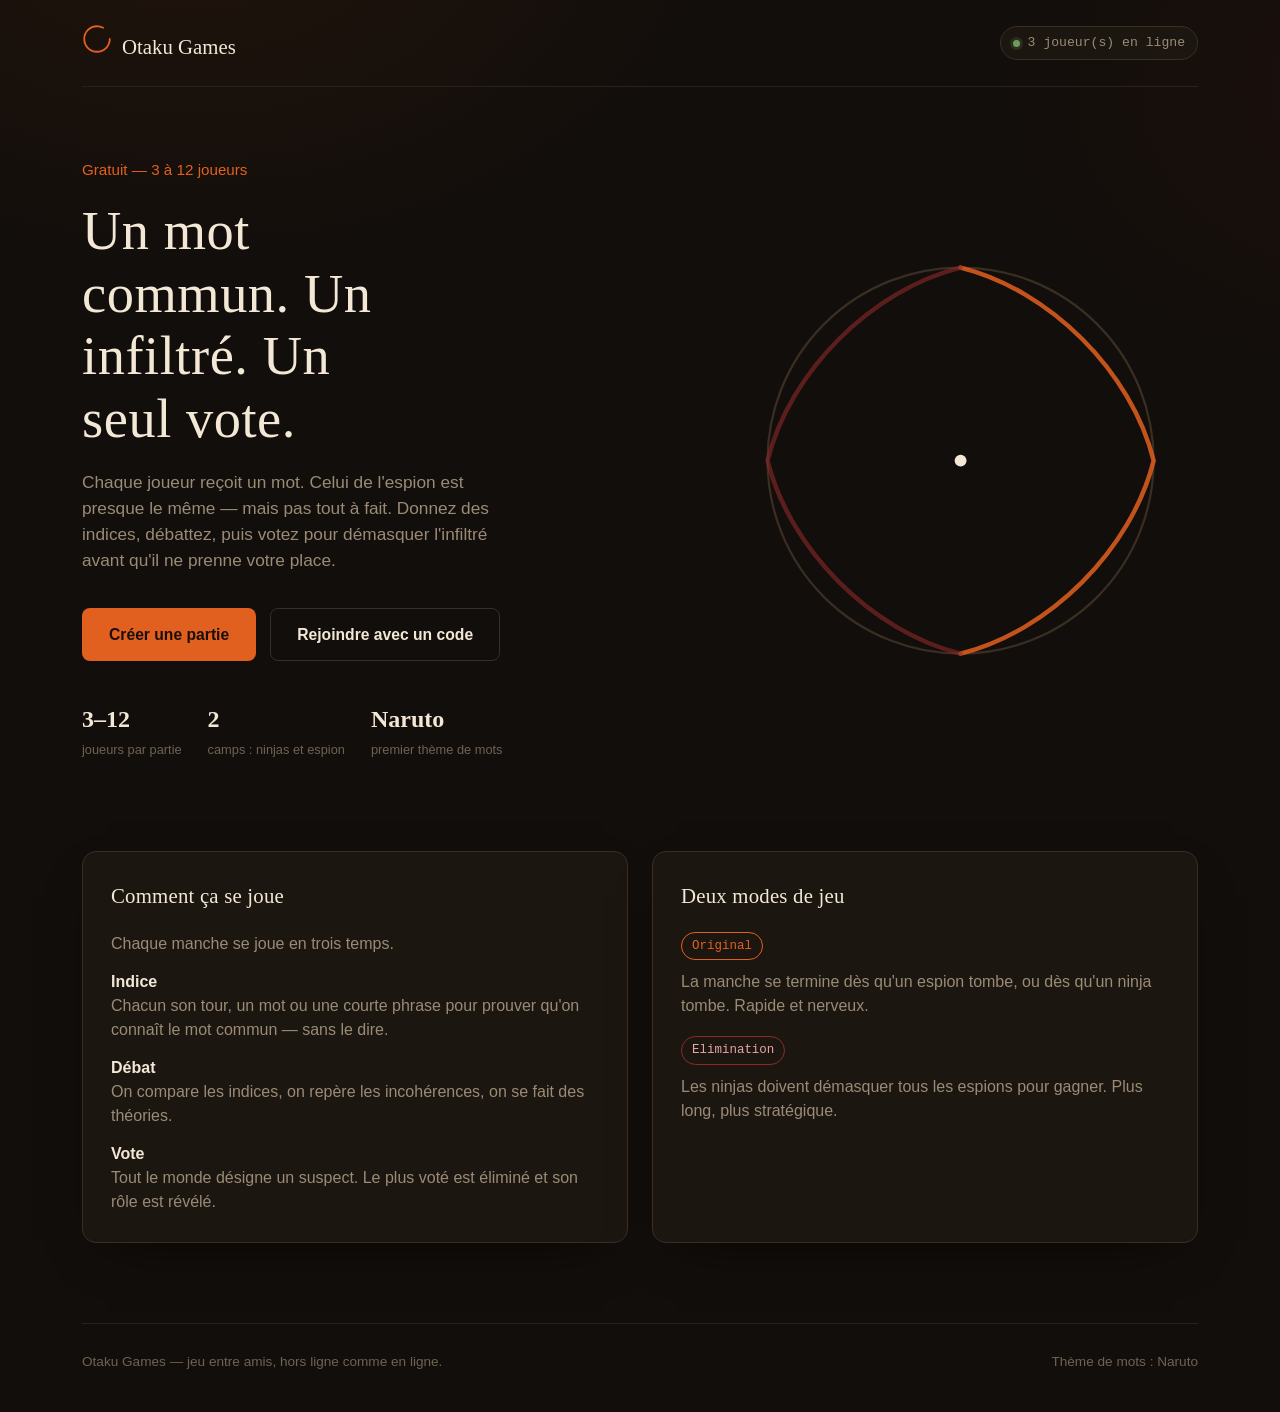
==== commit f3ec98ba: "modif mineurs" ====
--- a/index.html
+++ b/index.html
@@ -1,176 +1,130 @@
 <!DOCTYPE html>
 <html lang="fr">
 <head>
-    <meta charset="UTF-8">
-    <meta name="viewport" content="width=device-width, initial-scale=1.0">
-    <title>Otak's Games</title>
-    <link rel="preconnect" href="https://fonts.googleapis.com">
-    <link rel="preconnect" href="https://fonts.gstatic.com" crossorigin>
-    <link href="https://fonts.googleapis.com/css2?family=Playfair+Display:wght@700&family=Poppins:wght@400;600;700&display=swap" rel="stylesheet">
-    <link rel="stylesheet" href="https://cdnjs.cloudflare.com/ajax/libs/font-awesome/6.4.0/css/all.min.css">
-    <link rel="stylesheet" href="style/style.css">
+<meta charset="UTF-8" />
+<meta name="viewport" content="width=device-width, initial-scale=1.0" />
+<title>Otaku Games — Trouve l'infiltré</title>
+<meta name="description" content="Un jeu de mots et de bluff entre otakus. Crée une partie, partage le code, démasquez l'infiltré." />
+
+<!-- Content-Security-Policy : limite les sources de scripts/styles/polices.
+     Renforce à ajuster côté serveur (en-tête HTTP) une fois en ligne. -->
+<meta http-equiv="Content-Security-Policy"
+      content="default-src 'self'; script-src 'self'; style-src 'self' https://fonts.googleapis.com 'unsafe-inline'; font-src https://fonts.gstatic.com; img-src 'self' data:; connect-src 'self';" />
+<meta http-equiv="X-Content-Type-Options" content="nosniff" />
+<meta name="referrer" content="same-origin" />
+
+<link rel="preconnect" href="https://fonts.googleapis.com">
+<link rel="preconnect" href="https://fonts.gstatic.com" crossorigin>
+<link href="https://fonts.googleapis.com/css2?family=Yuji+Syuku&family=Work+Sans:wght@400;500;600;700&family=JetBrains+Mono:wght@400;500&display=swap" rel="stylesheet">
+<link rel="stylesheet" href="assets/css/style.css" />
 </head>
-<body>
+<body data-page="accueil">
 
-    <!-- ENTÊTE / NAVBAR -->
-    <header class="navbar">
-        <div class="logo-container">
-            <svg class="konoha-logo" viewBox="0 0 100 100">
-                <path d="M50 10 C 25 10, 10 25, 10 50 C 10 75, 25 90, 50 90 C 75 90, 90 75, 90 50 C 90 35, 80 25, 70 20 C 60 15, 45 20, 40 30 C 35 40, 40 55, 50 60 C 60 65, 70 58, 68 48 C 66 38, 52 38, 50 48" fill="none" stroke="#e05328" stroke-width="8" stroke-linecap="round"/>
-                <path d="M75 15 L 90 5" stroke="#e05328" stroke-width="8" stroke-linecap="round"/>
-            </svg>
-            <span class="logo-text">Otak’s Games</span>
+<div class="shell">
+
+  <header class="top-bar">
+    <a class="brand" href="index.html">
+      <svg class="brand-mark" viewBox="0 0 40 40" fill="none" xmlns="http://www.w3.org/2000/svg" aria-hidden="true">
+        <circle cx="20" cy="20" r="17" stroke="#e2601f" stroke-width="2.4" stroke-linecap="round" stroke-dasharray="88 20"/>
+      </svg>
+      <span class="brand-name">Otaku Games</span>
+    </a>
+    <span class="status-pill">
+      <span class="status-dot" aria-hidden="true"></span>
+      <span id="online-count">0</span> joueur(s) en ligne
+    </span>
+  </header>
+
+  <main>
+    <section class="hero">
+      <div class="hero-copy">
+        <p class="hero-eyebrow-free">Gratuit — 3 à 12 joueurs</p>
+        <h1>Un mot commun. Un infiltré. Un seul vote.</h1>
+        <p class="hero-lede">
+          Chaque joueur reçoit un mot. Celui de l'espion est presque le même —
+          mais pas tout à fait. Donnez des indices, débattez, puis votez pour
+          démasquer l'infiltré avant qu'il ne prenne votre place.
+        </p>
+        <div class="hero-actions">
+          <a class="btn btn-primary" href="create-room.html">Créer une partie</a>
+          <a class="btn btn-outline" href="join-room.html">Rejoindre avec un code</a>
         </div>
+        <div class="hero-facts">
+          <div class="hero-fact">
+            <strong>3–12</strong>
+            <span>joueurs par partie</span>
+          </div>
+          <div class="hero-fact">
+            <strong>2</strong>
+            <span>camps : ninjas et espion</span>
+          </div>
+          <div class="hero-fact">
+            <strong>Naruto</strong>
+            <span>premier thème de mots</span>
+          </div>
+        </div>
+      </div>
 
-        <nav class="nav-links">
-            <a href="#" class="nav-item active">Accueil</a>
-            <a href="#" class="nav-item"><i class="fa-solid fa-crown"></i> Leaderbord</a>
-            <a href="#" class="nav-item"><i class="fa-solid fa-user"></i> Mon compte</a>
-        </nav>
+      <div class="hero-visual" aria-hidden="true">
+        <svg viewBox="0 0 320 320" fill="none" xmlns="http://www.w3.org/2000/svg">
+          <circle cx="160" cy="160" r="130" stroke="#3a2e23" stroke-width="1.5"/>
+          <path d="M160 30 C 220 45, 275 100, 290 160 C 275 220, 220 275, 160 290"
+                stroke="#e2601f" stroke-width="3" stroke-linecap="round" fill="none" opacity="0.85"/>
+          <path d="M160 290 C 100 275, 45 220, 30 160 C 45 100, 100 45, 160 30"
+                stroke="#8e2a2a" stroke-width="3" stroke-linecap="round" fill="none" opacity="0.6"/>
+          <circle cx="160" cy="160" r="4" fill="#f3e8d6"/>
+        </svg>
+      </div>
+    </section>
 
-        <div class="nav-actions">
-            <button class="search-btn" aria-label="Rechercher"><i class="fa-solid fa-magnifying-glass"></i></button>
-            <button class="btn-connexion"><i class="fa-solid fa-right-to-bracket"></i> Connexion</button>
+    <section class="two-col">
+      <div class="panel">
+        <div class="panel-header">
+          <h2 class="panel-title">Comment ça se joue</h2>
         </div>
-    </header>
+        <p style="margin-bottom:14px">Chaque manche se joue en trois temps.</p>
+        <div class="stack" style="gap:14px">
+          <div>
+            <strong style="color:var(--ink)">Indice</strong>
+            <p>Chacun son tour, un mot ou une courte phrase pour prouver qu'on connaît le mot commun — sans le dire.</p>
+          </div>
+          <div>
+            <strong style="color:var(--ink)">Débat</strong>
+            <p>On compare les indices, on repère les incohérences, on se fait des théories.</p>
+          </div>
+          <div>
+            <strong style="color:var(--ink)">Vote</strong>
+            <p>Tout le monde désigne un suspect. Le plus voté est éliminé et son rôle est révélé.</p>
+          </div>
+        </div>
+      </div>
 
-    <!-- BANNIÈRE HERO DE KONOHA -->
-<section class="hero-banner">
-    <svg class="wave-svg" viewBox="0 0 1200 480" preserveAspectRatio="none" xmlns="http://www.w3.org/2000/svg">
-        <defs>
-            <!-- Masque avec vagues -->
-            <clipPath id="waveClip">
-                <path d="
-    M0,8 
-    C120,22 240,2 360,15 
-    C480,28 600,3 720,12 
-    C840,21 960,5 1080,16 
-    C1140,22 1170,10 1200,8 
-    L1200,472
-    C1170,465 1140,475 1080,468 
-    C960,460 840,474 720,465 
-    C600,456 480,470 360,462 
-    C240,454 120,466 0,472 
-    Z
-                "/>
-            </clipPath>
-        </defs>
-        <!-- Image avec le masque -->
-        <image href="asset\logo_avatar\banniere_naruto.jpg" width="1200" height="480" preserveAspectRatio="xMidYMid slice" clip-path="url(#waveClip)"/>
-    </svg>
-</section>
+      <div class="panel">
+        <div class="panel-header">
+          <h2 class="panel-title">Deux modes de jeu</h2>
+        </div>
+        <div class="stack" style="gap:18px">
+          <div>
+            <span class="pill pill-accent">Original</span>
+            <p style="margin-top:10px">La manche se termine dès qu'un espion tombe, ou dès qu'un ninja tombe. Rapide et nerveux.</p>
+          </div>
+          <div>
+            <span class="pill pill-deep">Elimination</span>
+            <p style="margin-top:10px">Les ninjas doivent démasquer tous les espions pour gagner. Plus long, plus stratégique.</p>
+          </div>
+        </div>
+      </div>
+    </section>
+  </main>
 
-    <!-- SECTION NOS JEUX -->
-    <main class="games-section">
-        <div class="section-title-container">
-            <svg class="konoha-icon" viewBox="0 0 100 100">
-                <path d="M50 10 C 25 10, 10 25, 10 50 C 10 75, 25 90, 50 90 C 75 90, 90 75, 90 50 C 90 35, 80 25, 70 20 C 60 15, 45 20, 40 30 C 35 40, 40 55, 50 60 C 60 65, 70 58, 68 48 C 66 38, 52 38, 50 48" fill="none" stroke="#e05328" stroke-width="8" stroke-linecap="round"/>
-            </svg>
-            <h2>NOS JEUX</h2>
-        </div>
+  <footer class="site-footer">
+    <span>Otaku Games — jeu entre amis, hors ligne comme en ligne.</span>
+    <span>Thème de mots : Naruto</span>
+  </footer>
 
-        <div class="games-grid">
+</div>
 
-            <!-- Carte 1 : UNDERCOVER -->
-            <div class="game-card">
-                <div class="card-img-wrapper">
-                    <img src="asset\logo_avatar\logo_undercover.jpg" alt="Undercover" class="game-img">
-                    <div class="card-badge" style="background-color: #e05328;">
-                        <i class="fa-solid fa-mask"></i>
-                    </div>
-                </div>
-                <div class="card-content">
-                    <h3>UNDERCOVER</h3>
-                    <p>Sauras-tu démasquer le traître?</p>
-                    <button class="btn-card">Jouer <i class="fa-solid fa-arrow-right"></i></button>
-                </div>
-            </div>
-
-            <!-- Carte 2 : ENCHÈRES -->
-            <div class="game-card">
-                <div class="card-img-wrapper">
-                    <img src="asset\logo_avatar\logo_enchere.jpg" alt="Enchères" class="game-img">
-                    <div class="card-badge" style="background-color: #2c7a4a;">
-                        <i class="fa-solid fa-gavel"></i>
-                    </div>
-                </div>
-                <div class="card-content">
-                    <h3>ENCHÈRES</h3>
-                    <p>Mise sur tes objets préférés et fais la meilleure offre !</p>
-                    <button class="btn-card">Jouer <i class="fa-solid fa-arrow-right"></i></button>
-                </div>
-            </div>
-
-            <!-- Carte 3 : COMBAT / ARÈNE -->
-            <div class="game-card">
-                <div class="card-img-wrapper">
-                    <img src="asset\logo_avatar\logo_combat.jpg" alt="Combat / Arène" class="game-img">
-                    <div class="card-badge" style="background-color: #b84a2c;">
-                        <i class="fa-solid fa-crosshairs"></i> 
-                    </div>
-                </div>
-                <div class="card-content">
-                    <h3>COMBAT / ARÈNE</h3>
-                    <p>Affronte d'autres joueurs et grimpe dans le classement !</p>
-                    <button class="btn-card">Jouer <i class="fa-solid fa-arrow-right"></i></button>
-                </div>
-            </div>
-
-            <!-- Carte 4 : RPG / AVENTURE -->
-            <div class="game-card">
-                <div class="card-img-wrapper">
-                    <img src="asset\logo_avatar\logo_rpg_aventure.jpg" alt="RPG / Aventure" class="game-img">
-                    <div class="card-badge" style="background-color: #2a6b8c;">
-                        <i class="fa-solid fa-compass"></i>
-                    </div>
-                </div>
-                <div class="card-content">
-                    <h3>RPG / AVENTURE</h3>
-                    <p>Explore Konoha et découvre de nouvelles quêtes !</p>
-                    <button class="btn-card">Découvrir <i class="fa-solid fa-arrow-right"></i></button>
-                </div>
-            </div>
-
-            <!-- Carte 5 : COLLECTION -->
-            <div class="game-card">
-                <div class="card-img-wrapper">
-                    <img src="asset\logo_avatar\logo_collection.jpg" alt="Collection" class="game-img">
-                    <div class="card-badge" style="background-color: #8a6a2c;">
-                        <i class="fa-solid fa-layer-group"></i> 
-                    </div>
-                </div>
-                <div class="card-content">
-                    <h3>COLLECTION</h3>
-                    <p>Collectionne tes personnages, objets et raretés !</p>
-                    <button class="btn-card">Voir la collection <i class="fa-solid fa-arrow-right"></i></button>
-                </div>
-            </div>
-
-            <!-- Carte 6 : MINI-JEUX -->
-            <div class="game-card">
-                <div class="card-img-wrapper">
-                    <img src="asset\logo_avatar\logo_minijeux.jpg" alt="Mini-Jeux" class="game-img">
-                    <div class="card-badge" style="background-color: #6a3a8a;">
-                        <i class="fa-solid fa-gamepad"></i>
-                    </div>
-                </div>
-                <div class="card-content">
-                    <h3>MINI-JEUX</h3>
-                    <p>Des jeux rapides pour gagner des récompenses !</p>
-                    <button class="btn-card">Jouer <i class="fa-solid fa-arrow-right"></i></button>
-                </div>
-            </div>
-
-        </div>
-    </main>
-
-    <script src="script/script.js"></script>
-
-        <!-- ===== PIED DE PAGE ===== -->
-    <footer class="footer">
-        <div class="footer-bottom">
-            <p>&copy; 2026 Otak's Games. Tous droits réservés. | Conçu avec <i class="fa-solid fa-heart" style="color: #e05328;"></i> pour la communauté Ehpad No Sekai.</p>
-        </div>
-    </footer>
+<script src="assets/js/app.js"></script>
+<script src="assets/js/pages/accueil.js"></script>
 </body>
-</html>+</html>
--- a/assets/css/style.css
+++ b/assets/css/style.css
@@ -0,0 +1,738 @@
+/* =========================================================
+   OTAKU GAMES — Design system
+   Palette encre de nuit + orange brûlé + rouge profond
+   Typo : Yuji Syuku (encre/pinceau) + Work Sans + JetBrains Mono
+   ========================================================= */
+
+:root {
+  --bg: #120e0b;
+  --bg-panel: #1c1611;
+  --bg-panel-2: #241c15;
+  --bg-raised: #2a2019;
+  --accent: #e2601f;
+  --accent-hover: #f0752f;
+  --accent-deep: #8e2a2a;
+  --accent-deep-hover: #a53434;
+  --ink: #f3e8d6;
+  --muted: #9a8b76;
+  --muted-2: #6f6252;
+  --line: #3a2e23;
+  --line-soft: #2a2119;
+  --focus: #f2b84b;
+  --success: #6f9a5a;
+
+  --font-display: "Yuji Syuku", "Noto Serif JP", serif;
+  --font-body: "Work Sans", -apple-system, "Segoe UI", sans-serif;
+  --font-mono: "JetBrains Mono", "Courier New", monospace;
+
+  --radius-sm: 4px;
+  --radius-md: 8px;
+  --radius-lg: 14px;
+
+  --shadow-panel: 0 20px 50px -25px rgba(0, 0, 0, 0.7);
+}
+
+* {
+  box-sizing: border-box;
+}
+
+html {
+  color-scheme: dark;
+}
+
+body {
+  margin: 0;
+  background: var(--bg);
+  color: var(--ink);
+  font-family: var(--font-body);
+  font-size: 16px;
+  line-height: 1.5;
+  min-height: 100vh;
+  position: relative;
+  overflow-x: hidden;
+}
+
+/* Vignette de fond discrète : coins assombris, pas de bruit visuel excessif */
+body::before {
+  content: "";
+  position: fixed;
+  inset: 0;
+  z-index: -1;
+  background:
+    radial-gradient(ellipse 900px 600px at 15% -10%, rgba(226, 96, 31, 0.07), transparent 60%),
+    radial-gradient(ellipse 700px 500px at 110% 10%, rgba(142, 42, 42, 0.08), transparent 60%),
+    var(--bg);
+}
+
+h1, h2, h3, h4 {
+  font-family: var(--font-display);
+  font-weight: 400;
+  margin: 0;
+  color: var(--ink);
+  letter-spacing: 0.01em;
+}
+
+p {
+  margin: 0;
+  color: var(--muted);
+}
+
+a {
+  color: inherit;
+}
+
+button {
+  font-family: inherit;
+}
+
+/* Focus visible accessible partout, jamais supprimé */
+:focus-visible {
+  outline: 2px solid var(--focus);
+  outline-offset: 3px;
+  border-radius: var(--radius-sm);
+}
+
+@media (prefers-reduced-motion: reduce) {
+  *, *::before, *::after {
+    animation-duration: 0.001ms !important;
+    transition-duration: 0.001ms !important;
+  }
+}
+
+/* ---------- Layout ---------- */
+
+.shell {
+  max-width: 1180px;
+  margin: 0 auto;
+  padding: 0 32px;
+}
+
+.top-bar {
+  display: flex;
+  align-items: center;
+  justify-content: space-between;
+  padding: 24px 0;
+  border-bottom: 1px solid var(--line-soft);
+}
+
+.brand {
+  display: flex;
+  align-items: baseline;
+  gap: 10px;
+  text-decoration: none;
+}
+
+.brand-mark {
+  width: 30px;
+  height: 30px;
+  flex-shrink: 0;
+}
+
+.brand-name {
+  font-family: var(--font-display);
+  font-size: 1.3rem;
+  color: var(--ink);
+}
+
+.status-pill {
+  display: inline-flex;
+  align-items: center;
+  gap: 8px;
+  font-size: 0.82rem;
+  color: var(--muted);
+  font-family: var(--font-mono);
+  padding: 6px 12px;
+  border: 1px solid var(--line);
+  border-radius: 999px;
+  background: var(--bg-panel);
+}
+
+.status-dot {
+  width: 7px;
+  height: 7px;
+  border-radius: 50%;
+  background: var(--success);
+  box-shadow: 0 0 0 3px rgba(111, 154, 90, 0.18);
+}
+
+footer.site-footer {
+  margin-top: 80px;
+  padding: 28px 0 40px;
+  border-top: 1px solid var(--line-soft);
+  color: var(--muted-2);
+  font-size: 0.85rem;
+  display: flex;
+  justify-content: space-between;
+  flex-wrap: wrap;
+  gap: 8px;
+}
+
+/* ---------- Buttons ---------- */
+
+.btn {
+  display: inline-flex;
+  align-items: center;
+  justify-content: center;
+  gap: 8px;
+  border-radius: var(--radius-md);
+  padding: 14px 26px;
+  font-size: 0.98rem;
+  font-weight: 600;
+  border: 1px solid transparent;
+  cursor: pointer;
+  transition: transform 0.12s ease, background-color 0.12s ease, border-color 0.12s ease;
+  text-decoration: none;
+}
+
+.btn:active {
+  transform: translateY(1px);
+}
+
+.btn:disabled {
+  opacity: 0.5;
+  cursor: not-allowed;
+  transform: none;
+}
+
+.btn-primary {
+  background: var(--accent);
+  color: #1a0f08;
+}
+
+.btn-primary:hover:not(:disabled) {
+  background: var(--accent-hover);
+}
+
+.btn-outline {
+  background: transparent;
+  border-color: var(--line);
+  color: var(--ink);
+}
+
+.btn-outline:hover:not(:disabled) {
+  border-color: var(--accent);
+  color: var(--accent);
+}
+
+.btn-danger {
+  background: transparent;
+  border-color: var(--accent-deep);
+  color: #e8a6a6;
+}
+
+.btn-danger:hover:not(:disabled) {
+  background: var(--accent-deep);
+  color: var(--ink);
+}
+
+.btn-block {
+  width: 100%;
+}
+
+.btn-sm {
+  padding: 9px 16px;
+  font-size: 0.85rem;
+}
+
+/* ---------- Panels / cards ---------- */
+
+.panel {
+  background: var(--bg-panel);
+  border: 1px solid var(--line);
+  border-radius: var(--radius-lg);
+  padding: 28px;
+  box-shadow: var(--shadow-panel);
+}
+
+.panel-header {
+  display: flex;
+  align-items: baseline;
+  justify-content: space-between;
+  margin-bottom: 20px;
+  gap: 12px;
+  flex-wrap: wrap;
+}
+
+.panel-title {
+  font-size: 1.3rem;
+}
+
+.hairline {
+  border: none;
+  border-top: 1px solid var(--line);
+  margin: 20px 0;
+}
+
+/* ---------- Pills / badges ---------- */
+
+.pill {
+  display: inline-flex;
+  align-items: center;
+  gap: 6px;
+  font-size: 0.78rem;
+  padding: 4px 10px;
+  border-radius: 999px;
+  border: 1px solid var(--line);
+  color: var(--muted);
+  font-family: var(--font-mono);
+}
+
+.pill-accent {
+  border-color: var(--accent);
+  color: var(--accent);
+}
+
+.pill-deep {
+  border-color: var(--accent-deep);
+  color: #e8a6a6;
+}
+
+.pill-success {
+  border-color: var(--success);
+  color: var(--success);
+}
+
+/* ---------- Forms ---------- */
+
+.field {
+  display: flex;
+  flex-direction: column;
+  gap: 8px;
+  margin-bottom: 22px;
+}
+
+.field label {
+  font-size: 0.85rem;
+  color: var(--muted);
+}
+
+.field input[type="text"],
+.field input[type="search"] {
+  background: var(--bg-raised);
+  border: 1px solid var(--line);
+  border-radius: var(--radius-sm);
+  padding: 13px 14px;
+  color: var(--ink);
+  font-size: 1rem;
+  font-family: var(--font-body);
+}
+
+.field input::placeholder {
+  color: var(--muted-2);
+}
+
+.field input:focus {
+  border-color: var(--accent);
+}
+
+.field-hint {
+  font-size: 0.78rem;
+  color: var(--muted-2);
+}
+
+.field-error {
+  font-size: 0.78rem;
+  color: #e8a6a6;
+  display: none;
+}
+
+.field.has-error .field-error {
+  display: block;
+}
+
+.field.has-error input {
+  border-color: var(--accent-deep);
+}
+
+/* Toggle de rôle (2 boutons exclusifs) */
+.toggle-group {
+  display: grid;
+  grid-template-columns: 1fr 1fr;
+  gap: 10px;
+}
+
+.toggle-option {
+  border: 1px solid var(--line);
+  background: var(--bg-raised);
+  border-radius: var(--radius-md);
+  padding: 14px;
+  text-align: left;
+  cursor: pointer;
+  color: var(--muted);
+}
+
+.toggle-option strong {
+  display: block;
+  color: var(--ink);
+  font-size: 0.95rem;
+  margin-bottom: 4px;
+}
+
+.toggle-option span {
+  font-size: 0.8rem;
+}
+
+.toggle-option[aria-pressed="true"] {
+  border-color: var(--accent);
+  background: rgba(226, 96, 31, 0.08);
+}
+
+.toggle-option[aria-pressed="true"] strong {
+  color: var(--accent);
+}
+
+/* Stepper numérique (joueurs max, imposteurs, manches...) */
+.stepper {
+  display: flex;
+  align-items: center;
+  gap: 14px;
+}
+
+.stepper-btn {
+  width: 38px;
+  height: 38px;
+  border-radius: var(--radius-sm);
+  border: 1px solid var(--line);
+  background: var(--bg-raised);
+  color: var(--ink);
+  font-size: 1.1rem;
+  cursor: pointer;
+  display: flex;
+  align-items: center;
+  justify-content: center;
+}
+
+.stepper-btn:hover {
+  border-color: var(--accent);
+  color: var(--accent);
+}
+
+.stepper-value {
+  font-family: var(--font-mono);
+  font-size: 1.1rem;
+  min-width: 28px;
+  text-align: center;
+}
+
+/* Choix en chips (timer, mode) */
+.chip-group {
+  display: flex;
+  flex-wrap: wrap;
+  gap: 8px;
+}
+
+.chip {
+  border: 1px solid var(--line);
+  background: var(--bg-raised);
+  color: var(--muted);
+  border-radius: 999px;
+  padding: 8px 16px;
+  font-size: 0.85rem;
+  cursor: pointer;
+  font-family: var(--font-mono);
+}
+
+.chip[aria-pressed="true"] {
+  border-color: var(--accent);
+  color: var(--accent);
+  background: rgba(226, 96, 31, 0.08);
+}
+
+/* ---------- Avatars / joueurs ---------- */
+
+.player-row {
+  display: flex;
+  align-items: center;
+  gap: 14px;
+  padding: 12px 0;
+  border-bottom: 1px solid var(--line-soft);
+}
+
+.player-row:last-child {
+  border-bottom: none;
+}
+
+.avatar {
+  width: 38px;
+  height: 38px;
+  border-radius: 50%;
+  background: var(--bg-raised);
+  border: 1px solid var(--line);
+  display: flex;
+  align-items: center;
+  justify-content: center;
+  font-family: var(--font-mono);
+  font-size: 0.85rem;
+  color: var(--ink);
+  flex-shrink: 0;
+}
+
+.player-info {
+  flex: 1;
+  min-width: 0;
+}
+
+.player-name {
+  font-weight: 600;
+  color: var(--ink);
+  overflow: hidden;
+  text-overflow: ellipsis;
+  white-space: nowrap;
+}
+
+.player-meta {
+  font-size: 0.78rem;
+  color: var(--muted-2);
+}
+
+.player-row.is-current-turn {
+  background: rgba(226, 96, 31, 0.06);
+  margin: 0 -14px;
+  padding: 12px 14px;
+  border-radius: var(--radius-sm);
+  border-bottom-color: transparent;
+}
+
+.player-row.is-eliminated {
+  opacity: 0.4;
+}
+
+.player-row.is-eliminated .avatar {
+  filter: grayscale(1);
+}
+
+/* ---------- Table admin ---------- */
+
+.table-wrap {
+  overflow-x: auto;
+}
+
+table.admin-table {
+  width: 100%;
+  border-collapse: collapse;
+  font-size: 0.92rem;
+}
+
+.admin-table th {
+  text-align: left;
+  padding: 10px 12px;
+  color: var(--muted-2);
+  font-weight: 500;
+  font-size: 0.78rem;
+  border-bottom: 1px solid var(--line);
+}
+
+.admin-table td {
+  padding: 12px;
+  border-bottom: 1px solid var(--line-soft);
+  color: var(--ink);
+}
+
+.admin-table tr:last-child td {
+  border-bottom: none;
+}
+
+.word-reveal {
+  font-family: var(--font-mono);
+  color: var(--accent);
+}
+
+/* ---------- Mot du joueur (game.html) ---------- */
+
+.word-card {
+  border: 1px solid var(--line);
+  border-radius: var(--radius-lg);
+  padding: 32px;
+  text-align: center;
+  background: var(--bg-raised);
+  cursor: pointer;
+  user-select: none;
+}
+
+.word-card-label {
+  font-size: 0.8rem;
+  color: var(--muted);
+  margin-bottom: 10px;
+}
+
+.word-card-value {
+  font-family: var(--font-display);
+  font-size: 2.4rem;
+  color: var(--ink);
+  transition: filter 0.15s ease;
+}
+
+.word-card-value.is-hidden {
+  filter: blur(9px);
+}
+
+.word-card-hint {
+  margin-top: 12px;
+  font-size: 0.78rem;
+  color: var(--muted-2);
+}
+
+/* ---------- Timer ---------- */
+
+.timer-ring {
+  display: inline-flex;
+  align-items: center;
+  justify-content: center;
+  width: 64px;
+  height: 64px;
+  border-radius: 50%;
+  border: 3px solid var(--line);
+  font-family: var(--font-mono);
+  font-size: 1rem;
+  color: var(--ink);
+  position: relative;
+}
+
+.timer-ring.is-low {
+  border-color: var(--accent-deep);
+  color: #e8a6a6;
+}
+
+/* ---------- Hero (accueil) ---------- */
+
+.hero {
+  display: grid;
+  grid-template-columns: 1.1fr 0.9fr;
+  gap: 60px;
+  align-items: center;
+  padding: 72px 0 90px;
+}
+
+.hero-eyebrow-free {
+  font-size: 0.95rem;
+  color: var(--accent);
+  margin-bottom: 18px;
+}
+
+.hero h1 {
+  font-size: 3.4rem;
+  line-height: 1.15;
+  max-width: 12ch;
+}
+
+.hero-lede {
+  margin-top: 20px;
+  max-width: 46ch;
+  font-size: 1.08rem;
+  color: var(--muted);
+}
+
+.hero-actions {
+  margin-top: 34px;
+  display: flex;
+  gap: 14px;
+  flex-wrap: wrap;
+}
+
+.hero-facts {
+  margin-top: 40px;
+  display: flex;
+  gap: 26px;
+  flex-wrap: wrap;
+}
+
+.hero-fact strong {
+  display: block;
+  font-family: var(--font-display);
+  font-size: 1.5rem;
+  color: var(--ink);
+}
+
+.hero-fact span {
+  font-size: 0.8rem;
+  color: var(--muted-2);
+}
+
+.hero-visual {
+  position: relative;
+  aspect-ratio: 1;
+  display: flex;
+  align-items: center;
+  justify-content: center;
+}
+
+.hero-visual svg {
+  width: 100%;
+  height: 100%;
+}
+
+/* ---------- Grids ---------- */
+
+.two-col {
+  display: grid;
+  grid-template-columns: 1fr 1fr;
+  gap: 24px;
+}
+
+.stack {
+  display: flex;
+  flex-direction: column;
+  gap: 24px;
+}
+
+/* ---------- Toast ---------- */
+
+.toast {
+  position: fixed;
+  bottom: 24px;
+  left: 50%;
+  transform: translateX(-50%) translateY(20px);
+  background: var(--bg-raised);
+  border: 1px solid var(--line);
+  color: var(--ink);
+  padding: 12px 20px;
+  border-radius: var(--radius-md);
+  font-size: 0.9rem;
+  opacity: 0;
+  pointer-events: none;
+  transition: opacity 0.2s ease, transform 0.2s ease;
+  z-index: 50;
+  box-shadow: var(--shadow-panel);
+}
+
+.toast.is-visible {
+  opacity: 1;
+  transform: translateX(-50%) translateY(0);
+}
+
+.toast.is-error {
+  border-color: var(--accent-deep);
+}
+
+/* ---------- Responsive ---------- */
+
+@media (max-width: 860px) {
+  .shell {
+    padding: 0 20px;
+  }
+
+  .hero {
+    grid-template-columns: 1fr;
+    padding: 40px 0 60px;
+    gap: 36px;
+  }
+
+  .hero h1 {
+    font-size: 2.4rem;
+    max-width: none;
+  }
+
+  .hero-visual {
+    order: -1;
+    max-width: 220px;
+    margin: 0 auto;
+  }
+
+  .two-col {
+    grid-template-columns: 1fr;
+  }
+
+  .toggle-group {
+    grid-template-columns: 1fr;
+  }
+}
